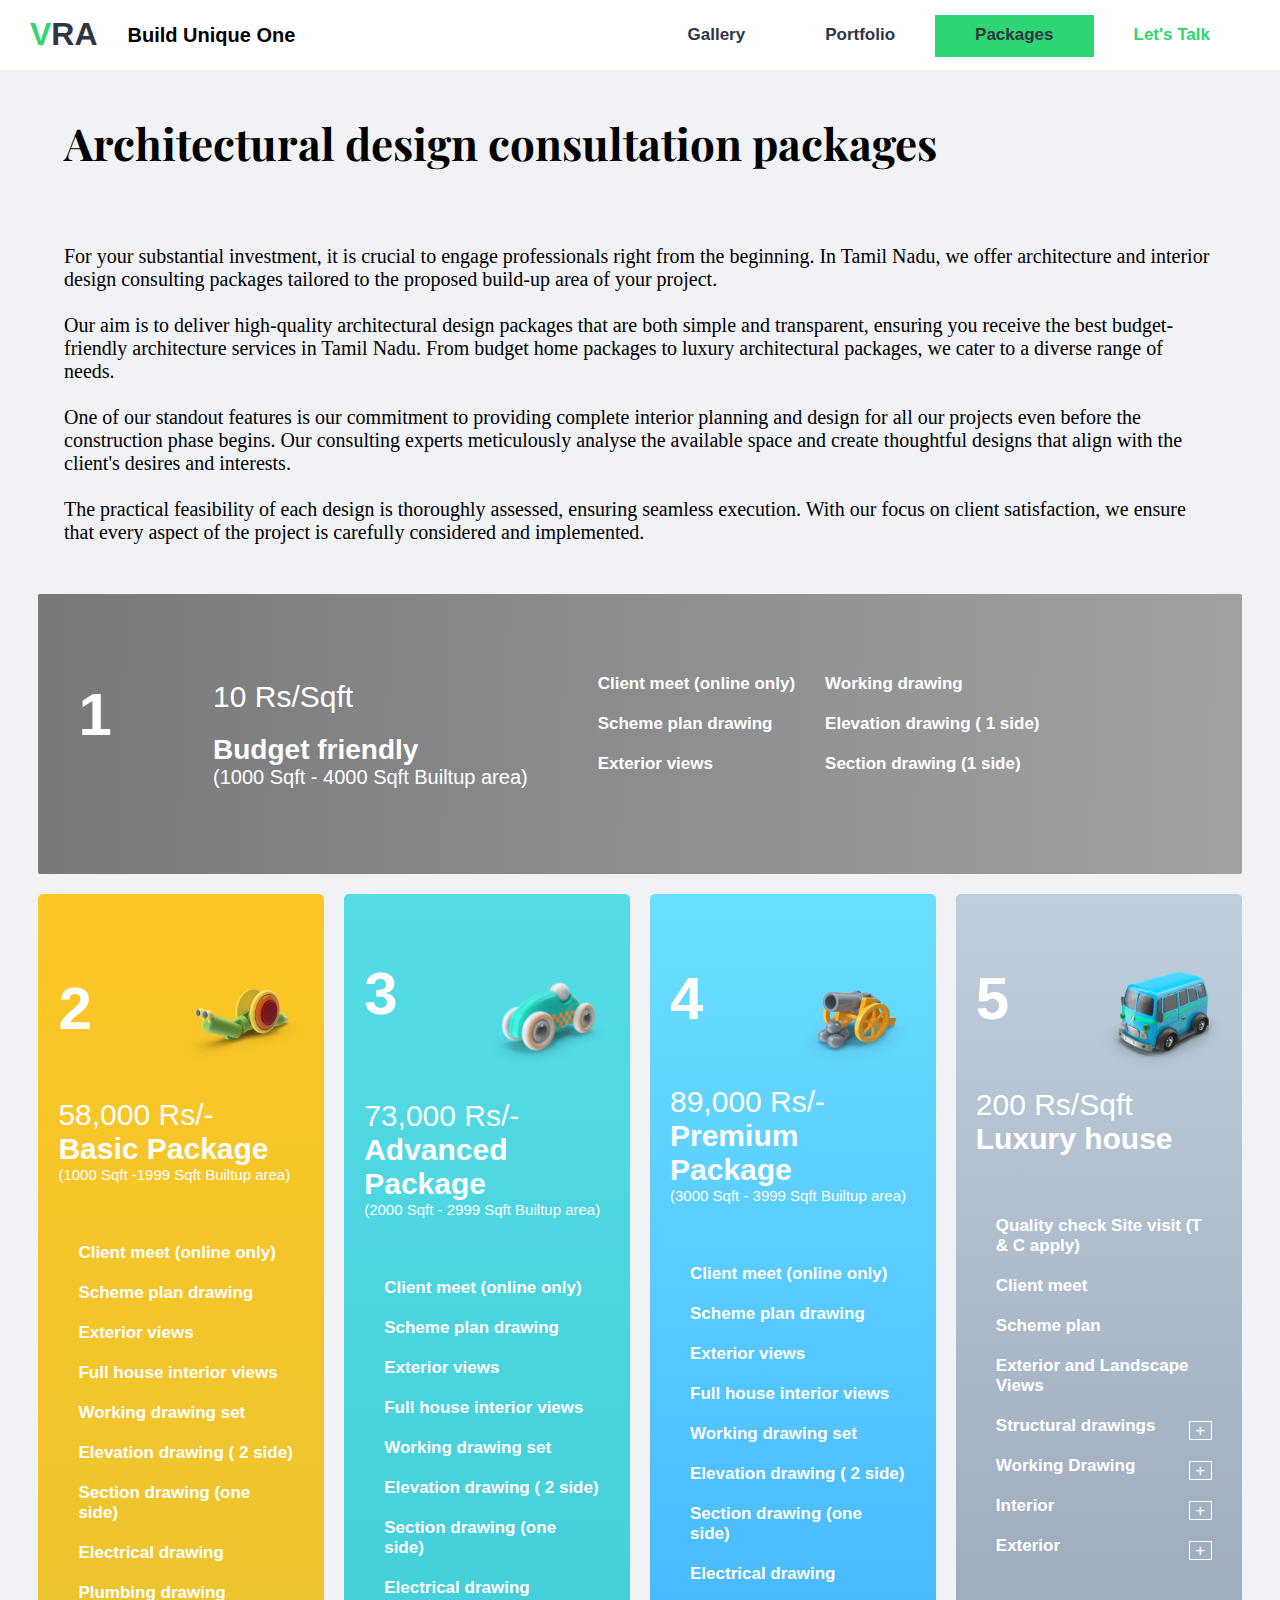
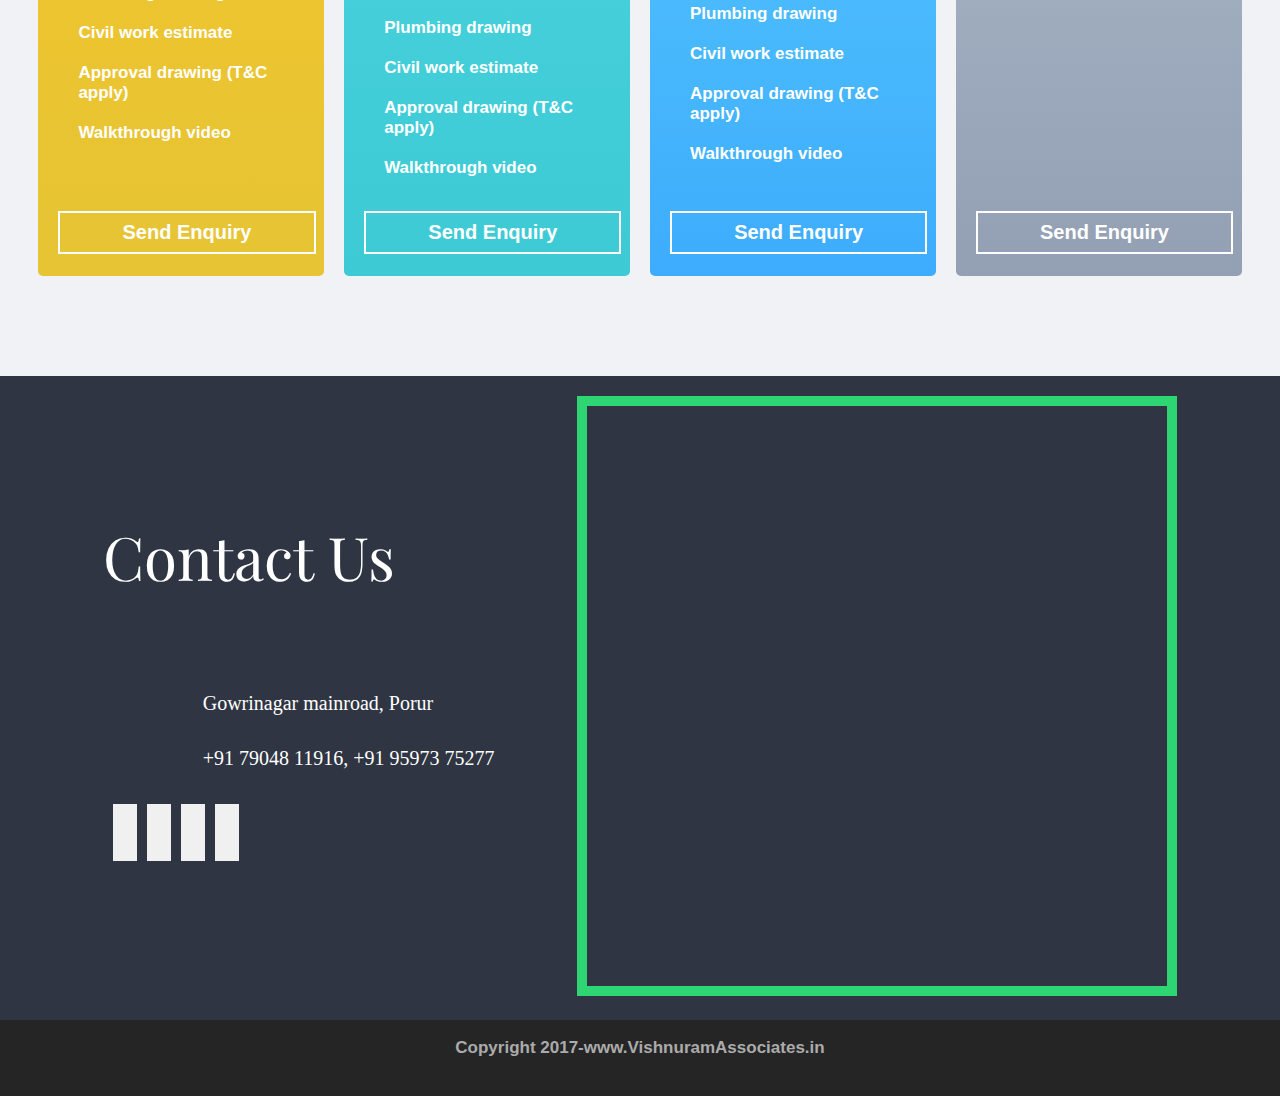
==== index.html @ f90bdee4 "Rename package.html to index.html" ====
<!DOCTYPE html>
<html>
    <head>
        <title>Packages</title>
        <meta name="viewport" content="width=device-width, initial-scale=1.0">
        <script src="https://kit.fontawesome.com/1df1b0320f.js" crossorigin="anonymous"></script>
        <link rel="preconnect" href="https://fonts.googleapis.com">
        <link rel="preconnect" href="https://fonts.gstatic.com" crossorigin>
        <link href="https://fonts.googleapis.com/css2?family=Montserrat:wght@300&family=Playfair+Display&display=swap" rel="stylesheet">
        <link rel="stylesheet" href="packagestyle.css">
        <link rel="icon" href="img/logo web.png">

    </head>
<body>
    <nav>
        <div class="logo">
            <a href="index.html"><h1><span>V</span>RA</h1></a>
            <h2>Build Unique One</h2>
        </div>
        <div class="menu">
            <img src="img/menu icon.png" class="menu-icon" onclick="togglemenu()">
            <ul id="menulist">
                <li><a class="active-home" href="interior.html">Gallery</a></li>
                <li><a class="active-home" href="https://drive.google.com/file/d/1ACtpHpweYrtbgxDDKWB9fLYvmNzTVHHj/view?usp=sharing" target="_blank">Portfolio</a></li>
                <li id="active-home"><a href="package.html" >Packages</a></li>
                <li><a href="index.html" id="active">Let's Talk</a></li>
            </ul>
        </div>
    </nav>
    <div class="container">
        <div class="title">
            <h1>Architectural design consultation packages</h1>
            <p>For your substantial investment, it is crucial to engage professionals right from the beginning. In Tamil Nadu, we offer architecture and interior design consulting packages tailored to the proposed build-up area of your project. 
                <br>
                <br>
            Our aim is to deliver high-quality architectural design packages that are both simple and transparent, ensuring you receive the best budget-friendly architecture services in Tamil Nadu. From budget home packages to luxury architectural packages, we cater to a diverse range of needs.
                <br>
                <br>
            One of our standout features is our commitment to providing complete interior planning and design for all our projects even before the construction phase begins. Our consulting experts meticulously analyse the available space and create thoughtful designs that align with the client's desires and interests. 
            <br>
            <br>
            The practical feasibility of each design is thoroughly assessed, ensuring seamless execution. With our focus on client satisfaction, we ensure that every aspect of the project is carefully considered and implemented.</p>
        </div>
        <div class="pack-1">
            
            <div class="head">
                <div class="div">
                    <h1>1</h1>
                </div>
                <div class="div">
                    <p>10 Rs/Sqft</p>
                    <h3>Budget friendly</h3>
                    <h2>(1000 Sqft - 4000 Sqft Builtup area)</h2>
                </div>
                
            </div>
            <div class="p-list">
            <ul>
                <div class="l-1">
                    <li><i class="fa-solid fa-check"></i>Client meet (online only)</li>
                <li><i class="fa-solid fa-check"></i>Scheme plan drawing</li>
                <li><i class="fa-solid fa-check"></i>Exterior views</li>
            </div>
                <div class="l-2">
                    <li><i class="fa-solid fa-check"></i>Working drawing</li>
                <li><i class="fa-solid fa-check"></i>Elevation drawing ( 1 side)</li>
                <li><i class="fa-solid fa-check"></i>Section drawing (1 side)</li>
            </div>
                
                
            </ul>
            </div>
            
        </div>
        <div class="package">
        
            <div class="package-1">
                <div class="imge">
                    <h1>2</h1>
                    <img src="icons/1.png" alt="toys">
                </div>
                <p>58,000 Rs/-</p>
                <h2>Basic Package</h2>
                <h3>(1000 Sqft -1999 Sqft Builtup area)</h3>
                <ul>
                    <li><i class="fa-solid fa-check"></i>Client meet (online only)</li>
                    <li><i class="fa-solid fa-check"></i>Scheme plan drawing</li>
                    <li><i class="fa-solid fa-check"></i>Exterior views</li>
                    <li><i class="fa-solid fa-check"></i>Full house interior views</li>
                    <li><i class="fa-solid fa-check"></i>Working drawing set</li>
                    <li><i class="fa-solid fa-check"></i>Elevation drawing ( 2 side)</li>
                    <li><i class="fa-solid fa-check"></i>Section drawing (one side)</li>
                    <li><i class="fa-solid fa-check"></i>Electrical drawing</li>
                    <li><i class="fa-solid fa-check"></i>Plumbing drawing</li>
                    <li><i class="fa-solid fa-check"></i>Civil work estimate</li>
                    <li><i class="fa-solid fa-check"></i>Approval drawing (T&C apply)</li>
                    <li><i class="fa-solid fa-check"></i>Walkthrough video</li>
                </ul>
               <a href="https://wa.me/917904811916?text=I am interested in basic package!" target="_blank"> <button class="toy-one"> Send  Enquiry</button></a>
            </div>
            <div class="package-2">
                <div class="imge">
                    <h1>3</h1>
                    <img src="icons/2.png" alt="toys">
                </div>
                <p>73,000 Rs/-</p>
                <h2>Advanced Package</h2>
                <h3>(2000 Sqft - 2999 Sqft  Builtup area)  </h3>
                <ul>
                    <li><i class="fa-solid fa-check"></i>Client meet (online only)</li>
                    <li><i class="fa-solid fa-check"></i>Scheme plan drawing</li>
                    <li><i class="fa-solid fa-check"></i>Exterior views</li>
                    <li><i class="fa-solid fa-check"></i>Full house interior views</li>
                    <li><i class="fa-solid fa-check"></i>Working drawing set</li>
                    <li><i class="fa-solid fa-check"></i>Elevation drawing ( 2 side)</li>
                    <li><i class="fa-solid fa-check"></i>Section drawing (one side)</li>
                    <li><i class="fa-solid fa-check"></i>Electrical drawing</li>
                    <li><i class="fa-solid fa-check"></i>Plumbing drawing</li>
                    <li><i class="fa-solid fa-check"></i>Civil work estimate</li>
                    <li><i class="fa-solid fa-check"></i>Approval drawing (T&C apply)</li>
                    <li><i class="fa-solid fa-check"></i>Walkthrough video</li>
                </ul>
                 <a href="https://wa.me/917904811916?text=I am interested in Advanced Package!" target="_blank"><button>Send  Enquiry</button></a>
            </div>
            <div class="package-3">
                <div class="imge">
                    <h1>4</h1>
                    <img src="icons/3.png" alt="toys">
                </div>
                <p>89,000 Rs/-</p>
                <h2>Premium Package</h2>
                <h3>(3000 Sqft - 3999 Sqft  
                    Builtup area)</h3>
                <ul>
                    <li><i class="fa-solid fa-check"></i>Client meet (online only)</li>
                    <li><i class="fa-solid fa-check"></i>Scheme plan drawing</li>
                    <li><i class="fa-solid fa-check"></i>Exterior views</li>
                    <li><i class="fa-solid fa-check"></i>Full house interior views</li>
                    <li><i class="fa-solid fa-check"></i>Working drawing set</li>
                    <li><i class="fa-solid fa-check"></i>Elevation drawing ( 2 side)</li>
                    <li><i class="fa-solid fa-check"></i>Section drawing (one side)</li>
                    <li><i class="fa-solid fa-check"></i>Electrical drawing</li>
                    <li><i class="fa-solid fa-check"></i>Plumbing drawing</li>
                    <li><i class="fa-solid fa-check"></i>Civil work estimate</li>
                    <li><i class="fa-solid fa-check"></i>Approval drawing (T&C apply)</li>
                    <li><i class="fa-solid fa-check"></i>Walkthrough video</li>
                </ul>
                <a href="https://wa.me/917904811916?text=I am interested in Premium Package!" target="_blank"><button> Send  Enquiry</button></a>
            </div>
            <div class="package-4">
                <div class="imge">
                    <h1>5</h1>
                    <img src="icons/4.png" alt="toys">
                </div>
                <p>200 Rs/Sqft</p>
                <h2>Luxury house</h2>
                <h3></h3>
                <ul>
                    <li><i class="fa-solid fa-check"></i><h5>Quality check Site visit (T & C apply)</h5></li>
                    <li><i class="fa-solid fa-check"></i>Client meet</li>
                    <li><i class="fa-solid fa-check"></i>Scheme plan</li>
                    <li><i class="fa-solid fa-check"></i>Exterior and Landscape Views</li>
                    <div class="accordion">
                        <div class="accordion-item">
                            
                          <a><i class="fa-solid fa-check"></i><h5>Structural drawings</h5></a>
                          <div class="content">
                            <p>Marking centreline drawing
                                <br>
                                Footing layout & Details
                                <br>
                                Column cross sections
                                <br>
                                Plinth beam Layout
                                <br>
                                Plinth beam cross section detail
                                <br>
                                Plinth beam
                                <br>
                                Lintel and Sunshade layout 
                                <br>
                                Beam Layout Cross Section Details 
                                <br>
                                Beam Longitudinal Section Details
                                <br>
                                Roof Slab Layout
                                <br>
                                Roof Slab Typical Cross Section Detail 
                                <br>
                                Staircase Detail
                                <br>
                                Water Tank Cross Section Details
                                <br>
                                Septic Tank Cross Section Detail
                                <br>
                                Working Drawings
                                <br>
                                Working Drawing Plan 
                                <br>
                                Elevation Drawing(4 Side)
                                <br>
                                Section Drawing(Three)
                                <br>
                                Joinery Layout & Details 
                                <br>
                                Plumbing Layout 
                                <br>
                                Plumbing Pit Detail & Location Layout</p>
                          </div>
                        </div>
                        <div class="accordion-item">
                          <a><i class="fa-solid fa-check"></i>Working Drawing</a>
                          <div class="content">
                            <p>Gate Detail Drawing
                                <br>
                                Compound wall Detail Drawing
                                <br>
                                Civil work Estimate
                                <br>
                                Supervision
                                <br>
                                Brick work drawings
                                <br>
                                Joinery details.</p>
                          </div>
                        </div>
                        <div class="accordion-item">
                          <a><i class="fa-solid fa-check"></i>Interior</a>
                          <div class="content">
                            <p>Interior layout
                                <br>
                                Interior views
                                <br>
                                Electrical drawing
                                <br>
                                Plumbing drawing
                                <br>
                                False ceiling layout
                                <br>
                                Flooring layout
                                <br>
                                Paint layout
                                <br>
                                Interior BOQ & estimate
                                <br>
                                Supervision.</p>
                          </div>
                        </div>
                        <div class="accordion-item">
                          <a><i class="fa-solid fa-check"></i>Exterior</a>
                          <div class="content">
                            <p>Elevational detail drawings
                                <br>
                                All side elevation views
                                <br>
                                Material specifications.</p>
                          </div>
                        </div>
                      </div>
                      
                </ul>
                <a href="https://wa.me/917904811916?text=I am interested in Luxury house!" target="_blank"><button class="toy-button">Send  Enquiry</button></a>
            </div>
        </div>
           <!---footer------>

<footer>
    <div class="con">
        <div class="row-f1">
            <p>Contact Us</p>
            <h4>Gowrinagar mainroad, Porur</h4>
            <h4>+91 79048 11916, +91 95973 75277</h4>
            <div class="map-icon">
                <a href="https://wa.me/917904811916?text=hi" target="_blank"><i class="fa-brands fa-whatsapp"></i></a>
                <a href="https://www.youtube.com/channel/UCDvsZZZJ5D8vWE4ksTfqxdQ" target="_blank"><i class="fa-brands fa-youtube"></i></a>
                <a href="https://www.instagram.com/vishnu_arch_20/" target="_blank"><i class="fa-brands fa-instagram"></i></a>
                <a href="https://www.facebook.com/vishnuramassociates2020/?ref=pages_you_manage" target="_blank"><i class="fa-brands fa-facebook"></i></a>
            </div>
        </div>
        <div class="row-f2">
            <iframe class="map" src="https://www.google.com/maps/embed?pb=!1m14!1m8!1m3!1d8907.922731193195!2d80.208788!3d13.029714!3m2!1i1024!2i768!4f13.1!3m3!1m2!1s0x0%3A0xcf2683594f371598!2sKasi%20Theatre!5e1!3m2!1sen!2sus!4v1653937523956!5m2!1sen!2sus" width="600" height="600" style="border:10px solid #2ED573 ;" allowfullscreen="" loading="lazy" referrerpolicy="no-referrer-when-downgrade"></iframe>
        </div>
    </div>
</footer>
<div class="copy">
    <ul>
        <li>Copyright 2017-www.VishnuramAssociates.in</li>
    </ul>
</div>


    </div>


    <script>
        var menuList=document.getElementById("menulist");
    menuList.style.maxHeight="0px";
    function togglemenu(){
        if(menuList.style.maxHeight =="0px")
            {
             menuList.style.maxHeight="400px";
            }
        else
            {
                menuList.style.maxHeight="0px";1
            }
    
        }
</script>
<script>
    
const items = document.querySelectorAll(".accordion a");

function toggleAccordion(){
  this.classList.toggle('active');
  this.nextElementSibling.classList.toggle('active');
}

items.forEach(item => item.addEventListener('click', toggleAccordion));
</script>
</body>
</html>
---- packagestyle.css ----
*{
    margin: 0;
    padding: 0;
    font-family: 'Poppins', sans-serif;
    box-sizing: border-box;
    list-style: none;
    text-decoration: none;
}


@import url('https://fonts.googleapis.com/css?family=Hind:300,400');

::-webkit-scrollbar{
    width:0px;
}

nav{
    position: sticky;
    top: 0;
    z-index: 2;
    background-color: #ffffff;
    padding: 10px 30px;
    display: flex;
    justify-content: space-between;
    align-items: center;
    box-sizing: border-box;
    
}
.logo{
    display: flex;
    

}
.logo h1{
    font-size: 40px;
    font-style: normal;
    font-weight: 800;
    font-size: 32px;
    line-height: 48px;
    color: #2F3542;
}
span{
    color: #2ED573;
    
}
.logo h2{
    font-weight: 600;
    font-size: 20px;
    line-height: 30px;
    align-items: center;
    padding: 10px 30px;
}

/*menu list*/
.menu-icon{
    width: 40px;
    display: none;
}
.menu ul{
    display: flex;
    margin-top: -20px;
    
}
.menu ul li{
    list-style: none;
    padding: 10px ;
}
.menu ul li a{
    text-decoration: none;
    padding: 0 30px;
    color: #2F3542;
    transition: 0.5s;
}

#active{
    color: #2ED573;
}
#active-home{
    background-color: #2ED573;
    height: 42px;
}
.active-home:hover{
    color: #2ED573;
}

img{
    width: 50%;
}
h1{
    font-size: 60px;
}

.container{
    width: 100%;
    background-color: #F1F2F6;
    height: 100%;
    align-items: center;
    justify-content: center;
    z-index: 2;
}
.title h1{
    font-family: 'Playfair Display';
    font-style: normal;
    font-weight: 700;
    font-size: 44px;
    line-height: 85px;
    text-align: left;
    padding: 30px 5%;

}
.imge{
    display: flex;
    justify-content: space-between;
    padding: 20px 0;
}
.pack-1{
    background: linear-gradient(91.37deg, rgba(0, 0, 0, 0.5) 0%, rgba(82, 82, 82, 0.5) 100.11%);
    border-radius: 2px;
    margin: 20px 3%;
    padding: 20px 40px;
    display: flex;
    flex-wrap: wrap;
    justify-content: space-around;
    color: white;
}
.head{
    display: flex;
    justify-content: space-between;
    margin: auto 0;
    flex-wrap: wrap;
    flex-basis: 40%;
}
.head h1{
    /* padding-right: 2em; */
}
.head p{
    padding-bottom: 20px;
}
.head h2{
    font-size: 20px;
    font-weight: 400;
}
.p-list{
    padding: 50px;
    flex-basis: 60%;

}
.p-list ul{
    flex-wrap: wrap;
    display: flex;
    color: white;
}

.package{
    display: grid;
    grid-template-columns: repeat(auto-fit, minmax(250px, 1fr));
    grid-gap: 20px;
    color: #fff;
    position: relative;
    padding: 0 3% 100px 3%;    
}
.package-1 .imge{
    padding: 30px 0;
}
.package-1{
    padding: 50px 20px;
    background: linear-gradient(180deg, #FDC624 0%, #E6C434 99.36%);
    border-radius: 5px;
    width: 100%;

}
.package-2{
    padding: 45px 20px;
    background: linear-gradient(180deg, #55DCE7 0%, #3DCAD4 100%);
    border-radius: 5px;
    width: 100%;
    height: 100%;
}
.package-3{
    padding: 50px 20px;
    background: linear-gradient(180deg, #6BDFFF 0%, #3DACFC 100%);
    border-radius: 5px;
    width: 100%;
    height: 100%;
}
.package-3 h6{
    width: 100%;
    text-align: center;
    font-size: 20px;
    background-color: #00000017;
    margin-top: -30px;
}
.package-4{
    padding: 50px 20px;
    background: linear-gradient(180deg, #BFCEDC 0%, #939FB3 100%);
    border-radius: 5px;
    flex-basis: 10%;
    width: 100%;
    height: 100%;
    grid-template-columns: repeat(auto-fit, minmax(250px, 1fr));

}

.package h2{
    font-size: 30px;
}
.package h3{
    font-size: 15px;
    font-weight: 400;
    padding-bottom: 50px;

}
.package-1, .package-2, .package-3, .package-4{
    height: 100%;    
    position: relative;
}
ul{
    padding-bottom: 20px;
}
ul li{
    display: flex;
    padding: 10px;
    font-size: 17px;
    font-weight: 600;
}
h5{
    font-size: 17px;
    font-weight: 600;
}
.accordion a h5{
    width: 74%;
}
button a{
    color: #fff;
}
button{
    position: absolute;
    margin-top: 100px;
    background-color: transparent;
    border: 2px solid #fff;
    padding: 8px;
    display:flex ;
    color: #fff;
    font-size: 20px;
    font-weight: 800;
    width: 90%;
    text-align: center;
    align-items:center ;
    justify-content: center;
    bottom: 22px;
    cursor: pointer;

}
.fa-solid{
    padding-right: 10px;
    padding-top: 3px;
}

.title p{
    font-family: 'Poppins'; 
    font-style: normal;
    font-weight: 400;
    font-size: 20px;
    text-align: left;
    padding: 30px 5%;

}
p{
    font-size: 30px;
}
h4{
    font-family: 'Poppins';
    font-style: normal;
    font-weight: 400;
    font-size: 20px;
    line-height: 35px;
    width: 80%;
    margin-left: 100px;
    padding: 30px 0;
}
.toy-one{
    margin-top: 133px;
}


h3 {
    font-size: 1.75rem;
    color: #ffffff;
    margin: 0;
  }


  .accordion{
    height: 400px;
    overflow-y: scroll;
  }
  .accordion::-webkit-scrollbar{
    width: 5px;
    background-color: #2ed57400;
  }
  .accordion::-webkit-scrollbar-thumb{
    width: 5px;
    background-color: #434343d5;
    border-radius: 5px;
  }
  .accordion a {
    position: relative;
    display: flex;
    padding: 10px;
    color: #ffffff;
    font-size: 17px;
    font-weight: 600;
  }
  .accordion a::after {
    top: 15px;
    content: '\002B';
    position: absolute;
    float: right;
    right:10px;
    font-weight: 300;
    line-height: 17px;
    font-size: 17px;
    color: #ffffff;
    padding: 0px 5.5px;
    -webkit-border-radius: 50%;
    -moz-border-radius: 50%;
    border-radius: 0px;
    border: 1px solid white;
    text-align: center;
    justify-content: center;
    display: flex;
  }
  .accordion a.active::after {
    padding: 0 6px;
    font-size: 17px;
    font-weight: 400;
    content: '\002D';
    color: #ffffff;
  }
  .accordion .content {
    opacity: 0;
    padding: 0 1rem ;
    padding-left: 15%;
    max-height: 0;
    overflow: hidden;
    clear: both;
    -webkit-transition: all 0.2s ease 0.15s;
    -o-transition: all 0.2s ease 0.15s;
    transition: all 0.2s ease 0.15s;
  }
  .accordion .content p {
    font-size: 1rem;
    font-weight: 300;
    line-height: 27px;
    padding: 0;
  }
  .accordion .content.active {
    opacity: 1;
    padding: 1rem;
    padding-left: 15%;
    max-height: 100%;
    -webkit-transition: all 0.35s ease 0.15s;
    -o-transition: all 0.35s ease 0.15s;
    transition: all 0.35s ease 0.15s;
  }
        /*footer*/

        .map-icon{
            margin: 30px 0;
        }
    .map-icon .fa-brands{
        color: #2ED573;
        padding: 12px;
        font-size: 30px;
        text-align: center;
        justify-content: center;
        align-items: center;
        background-color: #f0f0f0;
        margin-left: 10px;
        width: 60px;
    }
    
    
    .con p{
        font-family: 'Playfair Display';
        color: #ffffff;
        margin-bottom: 80px;
        text-align: left;
        font-size:  60px;
    }
    .con h4{
        padding: 10px 0;
        font-size: 20px;
        color: #ffffff;
        text-align: left;
        font-weight: 400;
    }
    .con{
        background-color: #2F3542;
        width: 100%;
        height: 100%;
        padding: 20px;
        display: flex;
        justify-content: center;
        align-items: center;
        justify-content: space-evenly;
    }
    .copy{
        background-color: #252525;
        color: #ffffff;
        padding: 8px 0;
        align-items: center;
        display: flex;
        justify-content: center;
    }
    .copy ul li{
        list-style: none;
        color: #ababab;
    }
@media  (max-width:1007px) {

    /*nav menu*/
    

    .menu ul{
        width:100%;
        background:linear-gradient(#2F3542,#2F3542);
        position:absolute;
        top:67px;
        right:0;
        z-index: 2;
        margin-top: 1px;
    }
    #menuList{
        z-index: 2;
    }
    .menu ul{
        display: block;
        padding: 0;
    }
    .menu ul li{
        margin-top: 20px;
        margin-bottom: 10px;
    }
    .menu ul li a{
        color: white;
        z-index: 2;
        font-size: 20px;

    }
    .menu-icon{
        width: 40px;
        display: flex;
    }
    #active-home{
        background-color: #2ED573;
        height: 70px;
    }
    .logo h1{
        font-style: normal;
        font-weight: 800;
        font-size: 25px;
        line-height: 48px;
        color: #2F3542;
    }
    .logo h2{
        font-weight: 600;
        font-size: 15px;
        line-height: 30px;
        align-items: center;
        padding: 10px 10px;
    }
    #menulist{
        overflow:hidden;
        transition:0.5s;
    }
    p{  
        font-size: 15px;
        text-align: left;
        margin-left: 0;
    
    }
    .package{
        display: grid;
        grid-template-columns: repeat(auto-fit, minmax(250px, 1fr));
        grid-gap: 20px;
        color: #fff;
        position: relative;
        padding: 0 5%;    
    }
   
    ul li{
        padding: 10px;
        font-weight: 600;
        font-size: 15px;
    }
    .package-3 h6{
        width: 100%;
        text-align: center;
        font-size: 40px;
        background-color: #00000017;
        margin-top: -30px;
    }
    h4{
        font-family: 'Poppins';
        font-style: normal;
        font-weight: 400;
        font-size: 15px;
        line-height: normal;
        width: 100%;
        padding: 30px 10%;
        margin: 0;
    }
   
    .package-1, .package-2, .package-3, .package-4{
        height: 100%;
        width: 100%;
        
    }
    .container{
        width: 100%;
        background-color: #F1F2F6;
        height: 100%;
        align-items: center;
        justify-content: center;
        z-index: -2;
    }
    button{
        background-color: transparent;
        border: 2px solid #fff;
        padding: 8px;
        display:flex ;
        color: #fff;
        font-weight: 800;
        width: 90%;
        text-align: center;
        align-items:center ;
        justify-content: center;
    }
    button a{
        font-size: 18px;
    } 
    .toy-button{
        margin-top: 677px;
    }
    .toy-one{
        margin-top: 291px;
    }
    .imge h1{
        font-size: 50px;
    }
    .package-3 h6{
        font-size: 20px;
    }
    .title h1{
        line-height: normal;
        font-size: 30px;
    }
    .title p{
        font-size: 15px;
    }
    .accordion a::after {
        top: 15px;
        content: '\002B';
        position: absolute;
        float: right;
        right:10px;
        font-weight: 300;
        line-height: 17px;
        font-size: 17px;
        color: #ffffff;
        padding: 0px 5.5px;
        -webkit-border-radius: 50%;
        -moz-border-radius: 50%;
        border-radius: 0px;
        border: 1px solid white;
        text-align: center;
        width: 10px;
        justify-content: center;
        display: flex;
      }
      .accordion a.active::after {
        padding: 0 6px;
        font-size: 25px;
        font-weight: 400;
        width: 9px;
        content: '\002D';
        color: #ffffff;
      }
      .head{
        flex-basis: 100%;
        padding-bottom: 30px;
      }
      .p-list{
        flex-basis: 100%;
        padding: 0;
      }
      .pack-1{
        padding: 20px;
        margin: 20px 5%;
      }


      .con{
        display: block;
        padding: 20px 0;
        justify-content: center;
        align-items: center;
        height: 100%;
      }         
    .map{
        width: 100%;
        height: 479px;
    }
    .con p{
        padding-top: 30px;
        text-align: center;
        font-size: 50px;
        margin-bottom: 15px;
    }
    .con h4{
        text-align: center;
    }
    .row-f2{
        margin: 0 5%;

    }
    .map-icon{
        margin: 20px auto;
        display: flex;
        justify-content: center;
        align-items: center;
    }
    .copy ul li{
        font-size: 10px;
    }
}
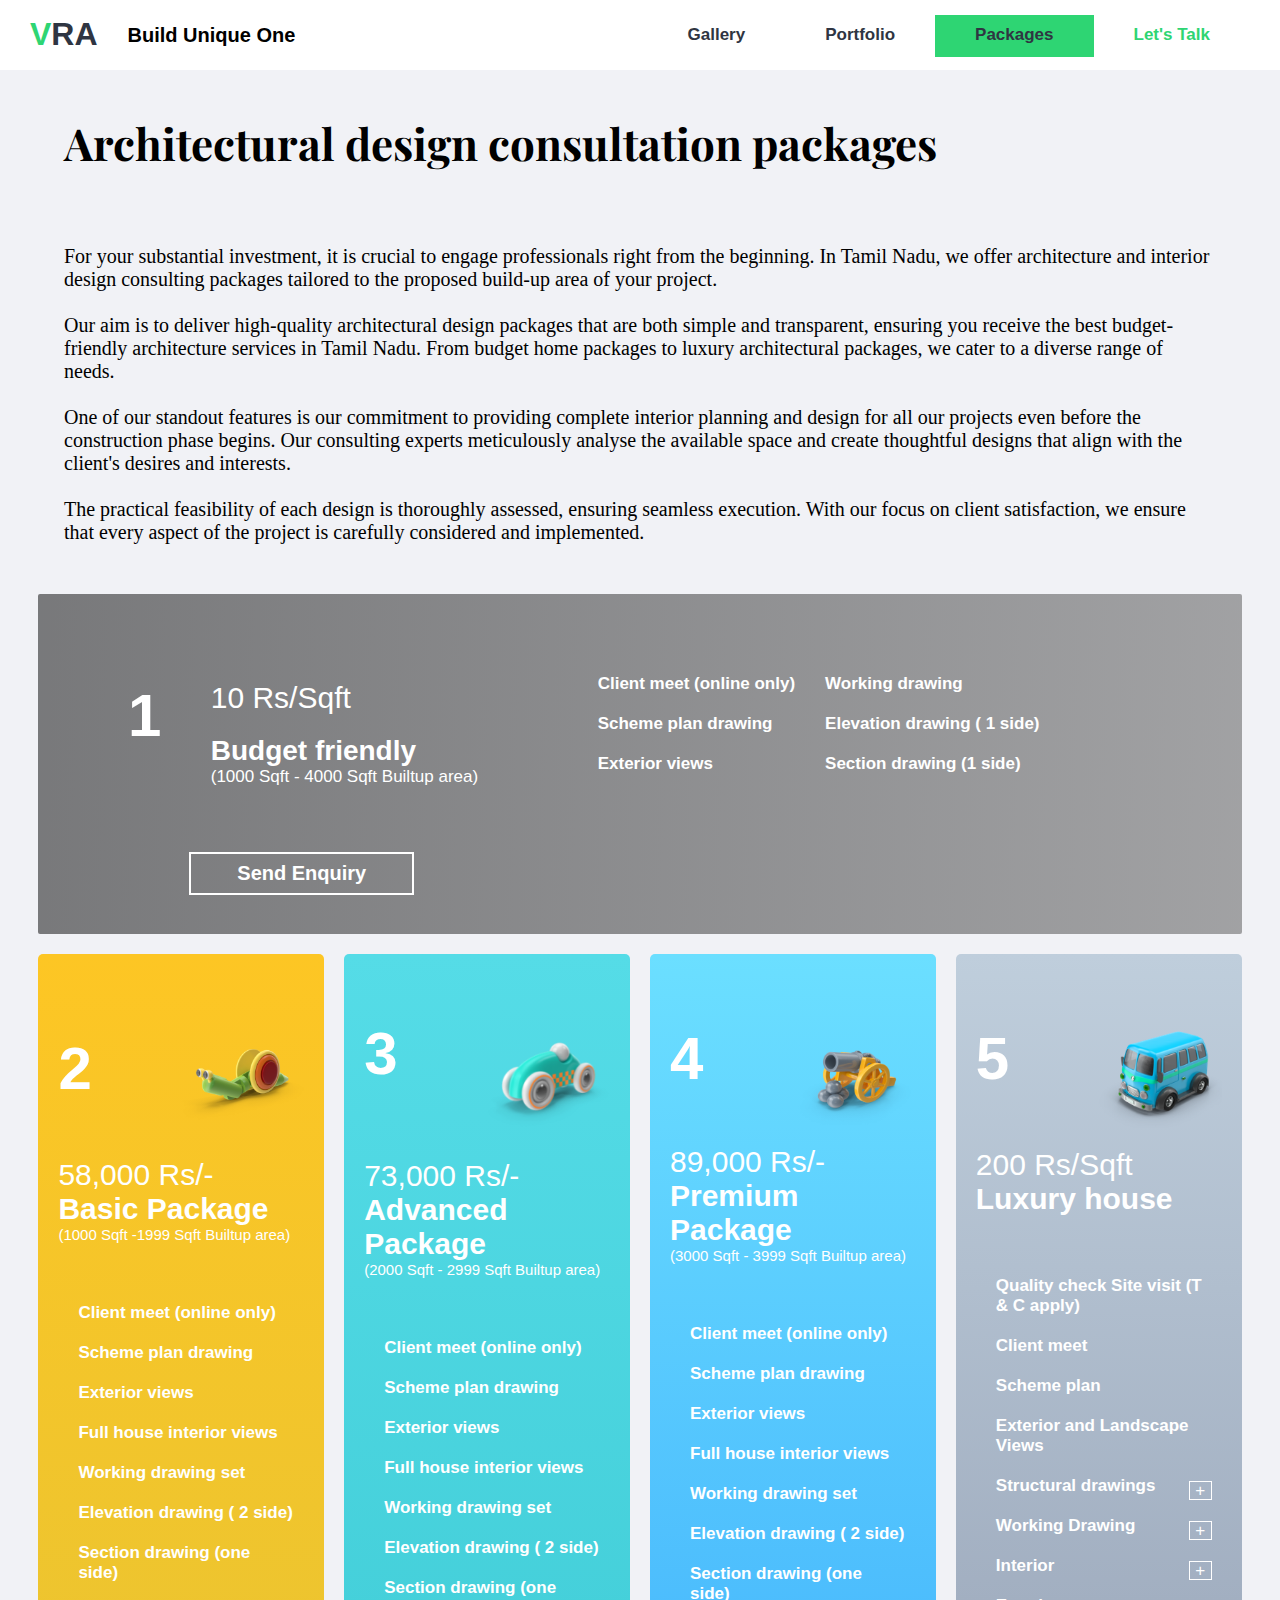
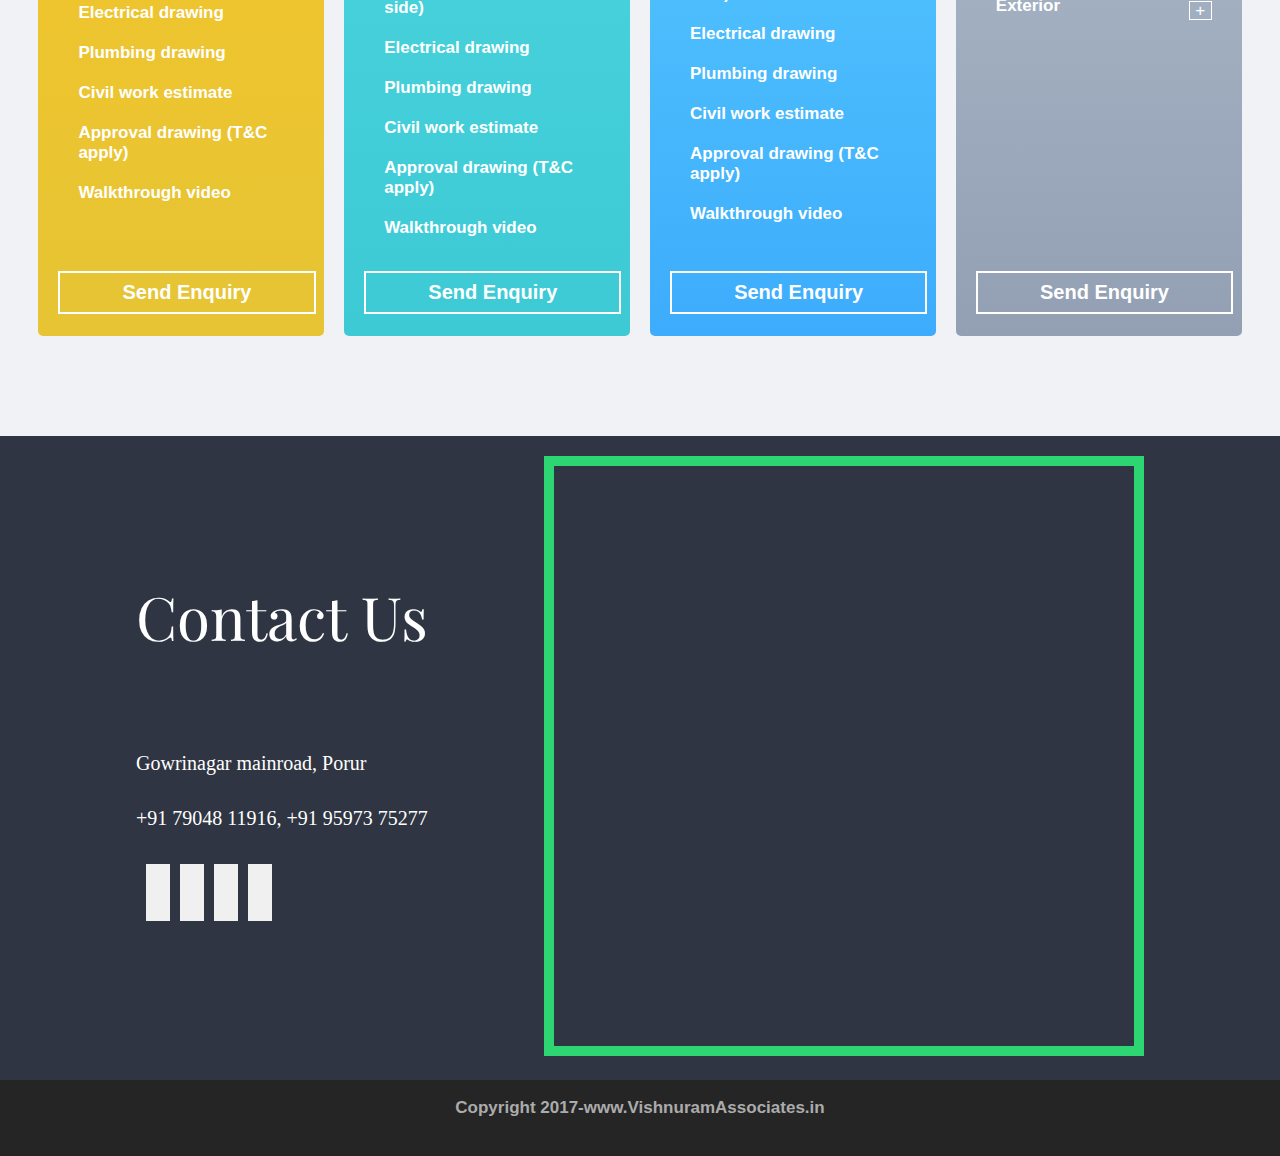
==== commit 7bcc0437: "Rename package.html to index.html" ====
--- a/index.html
+++ b/index.html
@@ -42,7 +42,6 @@
             The practical feasibility of each design is thoroughly assessed, ensuring seamless execution. With our focus on client satisfaction, we ensure that every aspect of the project is carefully considered and implemented.</p>
         </div>
         <div class="pack-1">
-            
             <div class="head">
                 <div class="div">
                     <h1>1</h1>
@@ -70,8 +69,13 @@
                 
             </ul>
             </div>
-            
-        </div>
+            <div class="p-1">
+                <a href="https://wa.me/917904811916?text=I am interested in basic package!" target="_blank"> <button class="toy-one"> Send  Enquiry</button></a>
+            </div>
+
+             
+        </div>
+
         <div class="package">
         
             <div class="package-1">
--- a/packagestyle.css
+++ b/packagestyle.css
@@ -113,11 +113,17 @@
     justify-content: space-between;
     padding: 20px 0;
 }
+.p-1{
+    width: 250px;
+    position: relative;
+    bottom: -63px;
+    left: -29%;
+}
 .pack-1{
     background: linear-gradient(91.37deg, rgba(0, 0, 0, 0.5) 0%, rgba(82, 82, 82, 0.5) 100.11%);
     border-radius: 2px;
     margin: 20px 3%;
-    padding: 20px 40px;
+    padding: 20px 40px 80px 40px;
     display: flex;
     flex-wrap: wrap;
     justify-content: space-around;
@@ -125,7 +131,7 @@
 }
 .head{
     display: flex;
-    justify-content: space-between;
+    justify-content: space-evenly;
     margin: auto 0;
     flex-wrap: wrap;
     flex-basis: 40%;
@@ -137,7 +143,7 @@
     padding-bottom: 20px;
 }
 .head h2{
-    font-size: 20px;
+    font-size: 17px;
     font-weight: 400;
 }
 .p-list{
@@ -394,6 +400,8 @@
         color: #ffffff;
         text-align: left;
         font-weight: 400;
+        margin: 0;
+        width: 100%;
     }
     .con{
         background-color: #2F3542;
@@ -634,4 +642,18 @@
     .copy ul li{
         font-size: 10px;
     }
+
+    /* 1 package  */
+    .pack-1{
+        padding-bottom: 70px;
+    }
+    .p-1{
+        left: 0;
+        width: 100%;
+        position: relative;
+        bottom: -69px;
+    }
+    .p-1 button{
+        width: 100%;
+    }
 }